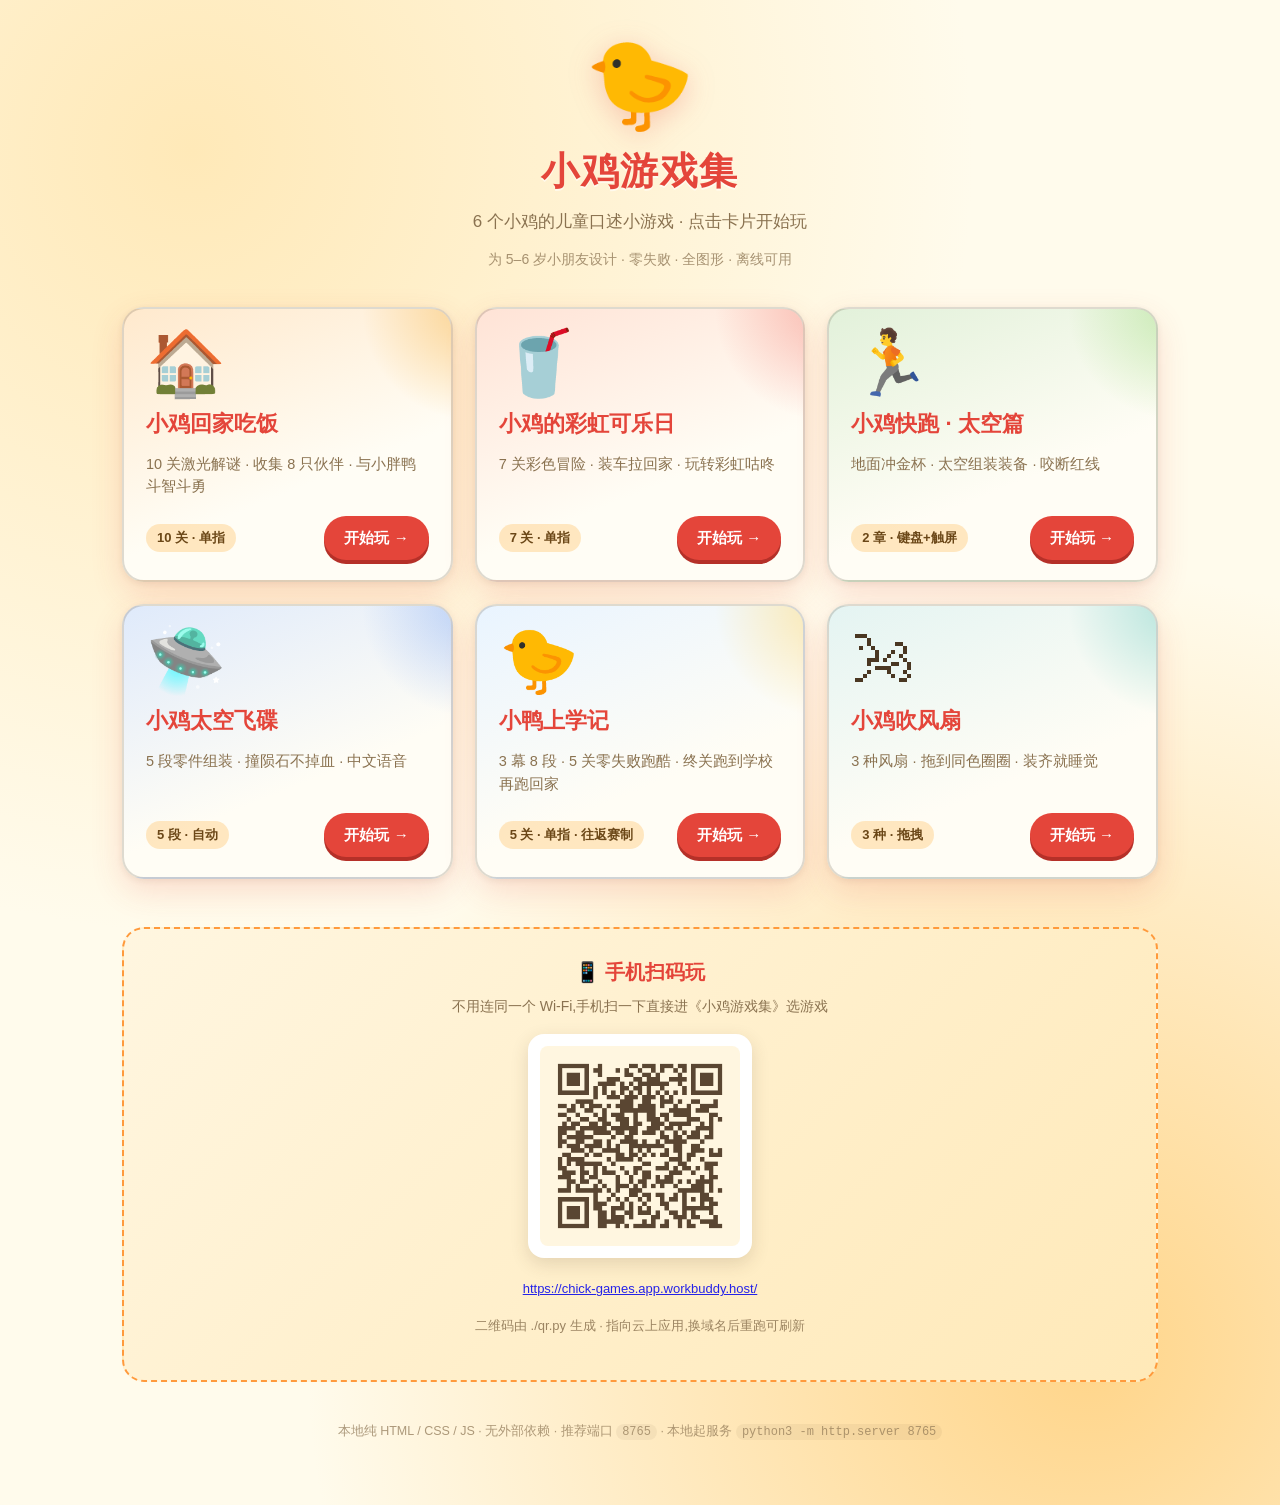
==== index.html @ fa9728eb "Publish 小鸡游戏集 static hub (6 games)" ====
<!DOCTYPE html>
<html lang="zh-CN">
<head>
<meta charset="UTF-8" />
<meta name="viewport" content="width=device-width, initial-scale=1, viewport-fit=cover" />
<meta name="theme-color" content="#FFD35C" />
<title>小鸡游戏集</title>
<style>
  /* ====== 小鸡系列 DNA 配色 ====== */
  :root {
    --bg: #FFFBEC;
    --bg-soft: #FFF6E0;
    --chick: #FFD35C;
    --chick-bright: #F7C948;
    --beak: #FF9A3C;
    --comb: #E4453A;
    --ink: #4A3722;
    --ink-soft: #8A7250;
    --line: rgba(74,55,34,.18);
    --shadow-card: 0 12px 32px rgba(228,69,58,.16), 0 2px 6px rgba(74,55,34,.08);
    --shadow-card-hover: 0 18px 44px rgba(228,69,58,.28), 0 4px 10px rgba(74,55,34,.14);
    /* 统一圆角三档 / 缓动 / 时长，整套站点共用一套设计语言 */
    --r-sm: 14px;
    --r-md: 18px;
    --r-lg: 22px;
    --ease: cubic-bezier(.22,.61,.36,1);
    --dur: .22s;
  }
  * { box-sizing: border-box; }
  html, body { margin: 0; padding: 0; }
  body {
    background:
      radial-gradient(circle at 15% 10%, #FFE9B8 0, transparent 45%),
      radial-gradient(circle at 85% 90%, #FFD58A 0, transparent 45%),
      var(--bg);
    color: var(--ink);
    font-family: "PingFang SC", "Microsoft YaHei", "Hiragino Sans GB", -apple-system, BlinkMacSystemFont, "Segoe UI", sans-serif;
    min-height: 100vh;
    line-height: 1.55;
    -webkit-font-smoothing: antialiased;
  }
  .wrap { max-width: 1080px; margin: 0 auto; padding: 40px 22px 64px; }

  /* ====== 顶部 ====== */
  header.hero {
    text-align: center;
    margin-bottom: 36px;
  }
  .hero .mascot {
    font-size: 88px;
    line-height: 1;
    margin-bottom: 14px;
    filter: drop-shadow(0 6px 14px rgba(228,69,58,.25));
    user-select: none;
  }
  .hero h1 {
    margin: 0 0 8px;
    font-size: 38px;
    letter-spacing: 0.04em;
    color: var(--comb);
    text-shadow: 0 2px 0 rgba(255,255,255,.6);
  }
  .hero p.sub {
    margin: 0;
    font-size: 17px;
    color: var(--ink-soft);
  }
  .hero p.tip {
    margin: 14px auto 0;
    font-size: 14px;
    color: var(--ink-soft);
    opacity: .75;
  }

  /* ====== 游戏卡片 ====== */
  /* auto-fit + minmax(280px)：iPad 竖屏(768~834px)保持双列，手机才降单列 */
  .grid {
    display: grid;
    grid-template-columns: repeat(auto-fit, minmax(280px, 1fr));
    gap: 22px;
    margin-top: 28px;
  }
  @media (max-width: 720px) {
    .wrap { padding: 28px 16px 48px; }
    .hero h1 { font-size: 30px; }
    .hero .mascot { font-size: 68px; }
    .grid { gap: 16px; }
  }
  /* 只有真正的窄屏手机才排单列 */
  @media (max-width: 440px) {
    .grid { grid-template-columns: 1fr; }
  }

  .card-link {
    display: block;
    text-decoration: none;
    color: inherit;
    border-radius: var(--r-lg);
    outline: none;
    -webkit-tap-highlight-color: transparent;
    touch-action: manipulation;
  }
  /* 每张卡一个与游戏主题呼应的柔和渐变底色，避免 5 张卡长得一模一样 */
  .card {
    --tint: #FFF6E0;
    --glow: rgba(255,210,140,.7);
    background: linear-gradient(158deg, var(--tint) 0%, #FFFDF5 62%);
    border: 2px solid var(--line);
    border-radius: var(--r-lg);
    padding: 22px 22px 20px;
    box-shadow: var(--shadow-card);
    transition: transform var(--dur) var(--ease), box-shadow var(--dur) var(--ease), border-color var(--dur) var(--ease);
    height: 100%;
    display: flex;
    flex-direction: column;
    gap: 12px;
    position: relative;
    overflow: hidden;
  }
  .card::before {
    content: "";
    position: absolute;
    inset: -40% -40% auto auto;
    width: 220px; height: 220px;
    background: radial-gradient(circle, var(--glow), transparent 70%);
    pointer-events: none;
  }
  /* 主题渐变底色：和小鸡 DNA 同色系，只做低饱和点缀 */
  .card.t-dinner { --tint: #FFE9CD; --glow: rgba(245,166,35,.42); }
  .card.t-cola   { --tint: #FFE3D6; --glow: rgba(240,85,75,.34); }
  .card.t-run    { --tint: #E2F1DA; --glow: rgba(143,215,106,.42); }
  .card.t-ufo    { --tint: #DFEAFB; --glow: rgba(108,156,245,.40); }
  .card.t-fan    { --tint: #E4F4F2; --glow: rgba(79,193,180,.38); }
  .card.t-duck   { --tint: #E9F4FF; --glow: rgba(255,211,92,.46); }
  .card-link:hover .card,
  .card-link:focus-visible .card {
    transform: translateY(-4px);
    box-shadow: var(--shadow-card-hover);
    border-color: var(--beak);
  }
  .card-link:focus-visible .card { outline: 3px solid var(--beak); outline-offset: 2px; }
  /* 明确的按压反馈：下移 2px + 阴影收窄 */
  .card-link:active .card {
    transform: translateY(2px);
    box-shadow: 0 4px 10px rgba(228,69,58,.20), 0 1px 3px rgba(74,55,34,.10);
    transition-duration: .1s;
  }

  .card .icon {
    font-size: 64px;
    line-height: 1;
    margin: 0;
    user-select: none;
    z-index: 1;
  }
  .card h2 {
    margin: 0;
    font-size: 22px;
    color: var(--comb);
    z-index: 1;
  }
  .card p.desc {
    margin: 0;
    font-size: 14.5px;
    color: var(--ink-soft);
    z-index: 1;
    flex: 1;
  }
  .card .meta {
    display: flex;
    align-items: center;
    justify-content: space-between;
    margin-top: 6px;
    z-index: 1;
  }
  .card .tag {
    display: inline-block;
    font-size: 13px;
    background: rgba(255,210,140,.5);
    color: #6B4717;
    padding: 4px 11px;
    border-radius: var(--r-sm);
    font-weight: 600;
  }
  /* 儿童友好：按钮更大、字更粗、对比更高 */
  .card .play {
    display: inline-flex;
    align-items: center;
    gap: 5px;
    min-height: 44px;
    background: var(--comb);
    color: #fff;
    border: none;
    border-radius: 999px;
    padding: 10px 20px;
    font-size: 15px;
    font-weight: 700;
    box-shadow: 0 4px 0 #B53028;
    transition: transform var(--dur) var(--ease), box-shadow var(--dur) var(--ease), background var(--dur) var(--ease);
  }
  .card-link:hover .card .play,
  .card-link:focus-visible .card .play {
    background: var(--beak);
    box-shadow: 0 6px 0 #C97A1E;
  }
  .card-link:active .card .play {
    transform: translateY(3px);
    box-shadow: 0 1px 0 #B53028;
  }

  /* ====== 扫码 ====== */
  section.scan {
    margin-top: 48px;
    padding: 28px 22px;
    background: linear-gradient(135deg, #FFF6E0, #FFE9B8);
    border: 2px dashed var(--beak);
    border-radius: 22px;
    text-align: center;
  }
  section.scan h2 {
    margin: 0 0 8px;
    font-size: 20px;
    color: var(--comb);
  }
  section.scan p {
    margin: 0 0 16px;
    color: var(--ink-soft);
    font-size: 14px;
  }
  section.scan .qr-wrap {
    display: inline-block;
    background: #fff;
    padding: 12px;
    border-radius: 16px;
    box-shadow: 0 6px 18px rgba(74,55,34,.15);
  }
  section.scan img {
    display: block;
    width: 200px;
    height: 200px;
    max-width: 60vw;
    border-radius: 8px;
  }
  section.scan .qr-url {
    margin-top: 14px;
    font-size: 13px;
    color: var(--ink-soft);
    word-break: break-all;
    opacity: .85;
  }

  /* ====== 页脚 ====== */
  footer {
    margin-top: 40px;
    text-align: center;
    color: var(--ink-soft);
    font-size: 12.5px;
    opacity: .7;
  }
  footer code {
    background: rgba(74,55,34,.08);
    padding: 1px 6px;
    border-radius: var(--r-sm);
    font-size: 12px;
  }

  /* ====== 无障碍：尊重系统的「减少动态效果」 ====== */
  @media (prefers-reduced-motion: reduce){
    *, *::before, *::after {
      animation-duration: .01ms !important;
      animation-iteration-count: 1 !important;
      transition-duration: .08s !important;
    }
    .card-link:hover .card,
    .card-link:focus-visible .card { transform: none; }
    .hero .mascot { filter: none; }
  }
</style>
</head>
<body>
<div class="wrap">
  <header class="hero">
    <div class="mascot">🐤</div>
    <h1>小鸡游戏集</h1>
    <p class="sub">6 个小鸡的儿童口述小游戏 · 点击卡片开始玩</p>
    <p class="tip">为 5–6 岁小朋友设计 · 零失败 · 全图形 · 离线可用</p>
  </header>

  <main class="grid" aria-label="游戏列表">
    <a class="card-link" href="./chick-dinner/index.html" target="_blank" rel="noopener" aria-label="开始玩 小鸡回家吃饭">
      <article class="card t-dinner">
        <p class="icon" role="img" aria-label="小房子">🏠</p>
        <h2>小鸡回家吃饭</h2>
        <p class="desc">10 关激光解谜 · 收集 8 只伙伴 · 与小胖鸭斗智斗勇</p>
        <div class="meta">
          <span class="tag">10 关 · 单指</span>
          <span class="play">开始玩 →</span>
        </div>
      </article>
    </a>

    <a class="card-link" href="./chick-cola/index.html" target="_blank" rel="noopener" aria-label="开始玩 小鸡的彩虹可乐日">
      <article class="card t-cola">
        <p class="icon" role="img" aria-label="饮料杯">🥤</p>
        <h2>小鸡的彩虹可乐日</h2>
        <p class="desc">7 关彩色冒险 · 装车拉回家 · 玩转彩虹咕咚</p>
        <div class="meta">
          <span class="tag">7 关 · 单指</span>
          <span class="play">开始玩 →</span>
        </div>
      </article>
    </a>

    <a class="card-link" href="./chick-run/index.html" target="_blank" rel="noopener" aria-label="开始玩 小鸡快跑太空篇">
      <article class="card t-run">
        <p class="icon" role="img" aria-label="跑步">🏃</p>
        <h2>小鸡快跑 · 太空篇</h2>
        <p class="desc">地面冲金杯 · 太空组装装备 · 咬断红线</p>
        <div class="meta">
          <span class="tag">2 章 · 键盘+触屏</span>
          <span class="play">开始玩 →</span>
        </div>
      </article>
    </a>

    <a class="card-link" href="./chick-ufo/index.html" target="_blank" rel="noopener" aria-label="开始玩 小鸡太空飞碟">
      <article class="card t-ufo">
        <p class="icon" role="img" aria-label="飞碟">🛸</p>
        <h2>小鸡太空飞碟</h2>
        <p class="desc">5 段零件组装 · 撞陨石不掉血 · 中文语音</p>
        <div class="meta">
          <span class="tag">5 段 · 自动</span>
          <span class="play">开始玩 →</span>
        </div>
      </article>
    </a>

    <a class="card-link" href="./chick-duck-school/index.html" target="_blank" rel="noopener" aria-label="开始玩 小鸭上学记">
      <article class="card t-duck">
        <p class="icon" role="img" aria-label="小鸭">🐤</p>
        <h2>小鸭上学记</h2>
        <p class="desc">3 幕 8 段 · 5 关零失败跑酷 · 终关跑到学校再跑回家</p>
        <div class="meta">
          <span class="tag">5 关 · 单指 · 往返赛制</span>
          <span class="play">开始玩 →</span>
        </div>
      </article>
    </a>

    <a class="card-link" href="./chick-fan/index.html" target="_blank" rel="noopener" aria-label="开始玩 小鸡吹风扇">
      <article class="card t-fan">
        <p class="icon" role="img" aria-label="风扇">🌬</p>
        <h2>小鸡吹风扇</h2>
        <p class="desc">3 种风扇 · 拖到同色圈圈 · 装齐就睡觉</p>
        <div class="meta">
          <span class="tag">3 种 · 拖拽</span>
          <span class="play">开始玩 →</span>
        </div>
      </article>
    </a>
  </main>

  <section class="scan">
    <h2>📱 手机扫码玩</h2>
    <p>不用连同一个 Wi-Fi,手机扫一下直接进《小鸡游戏集》选游戏</p>
    <div class="qr-wrap">
      <img src="./qr-online.png" alt="扫码进入小鸡游戏集" />
    </div>
    <p class="qr-url">
      <a href="https://chick-games.app.workbuddy.host/" target="_blank" rel="noopener">https://chick-games.app.workbuddy.host/</a>
    </p>
    <p class="qr-url">二维码由 ./qr.py 生成 · 指向云上应用,换域名后重跑可刷新</p>
  </section>

  <footer>
    本地纯 HTML / CSS / JS · 无外部依赖 · 推荐端口 <code>8765</code> · 本地起服务 <code>python3 -m http.server 8765</code>
  </footer>
</div>
</body>
</html>
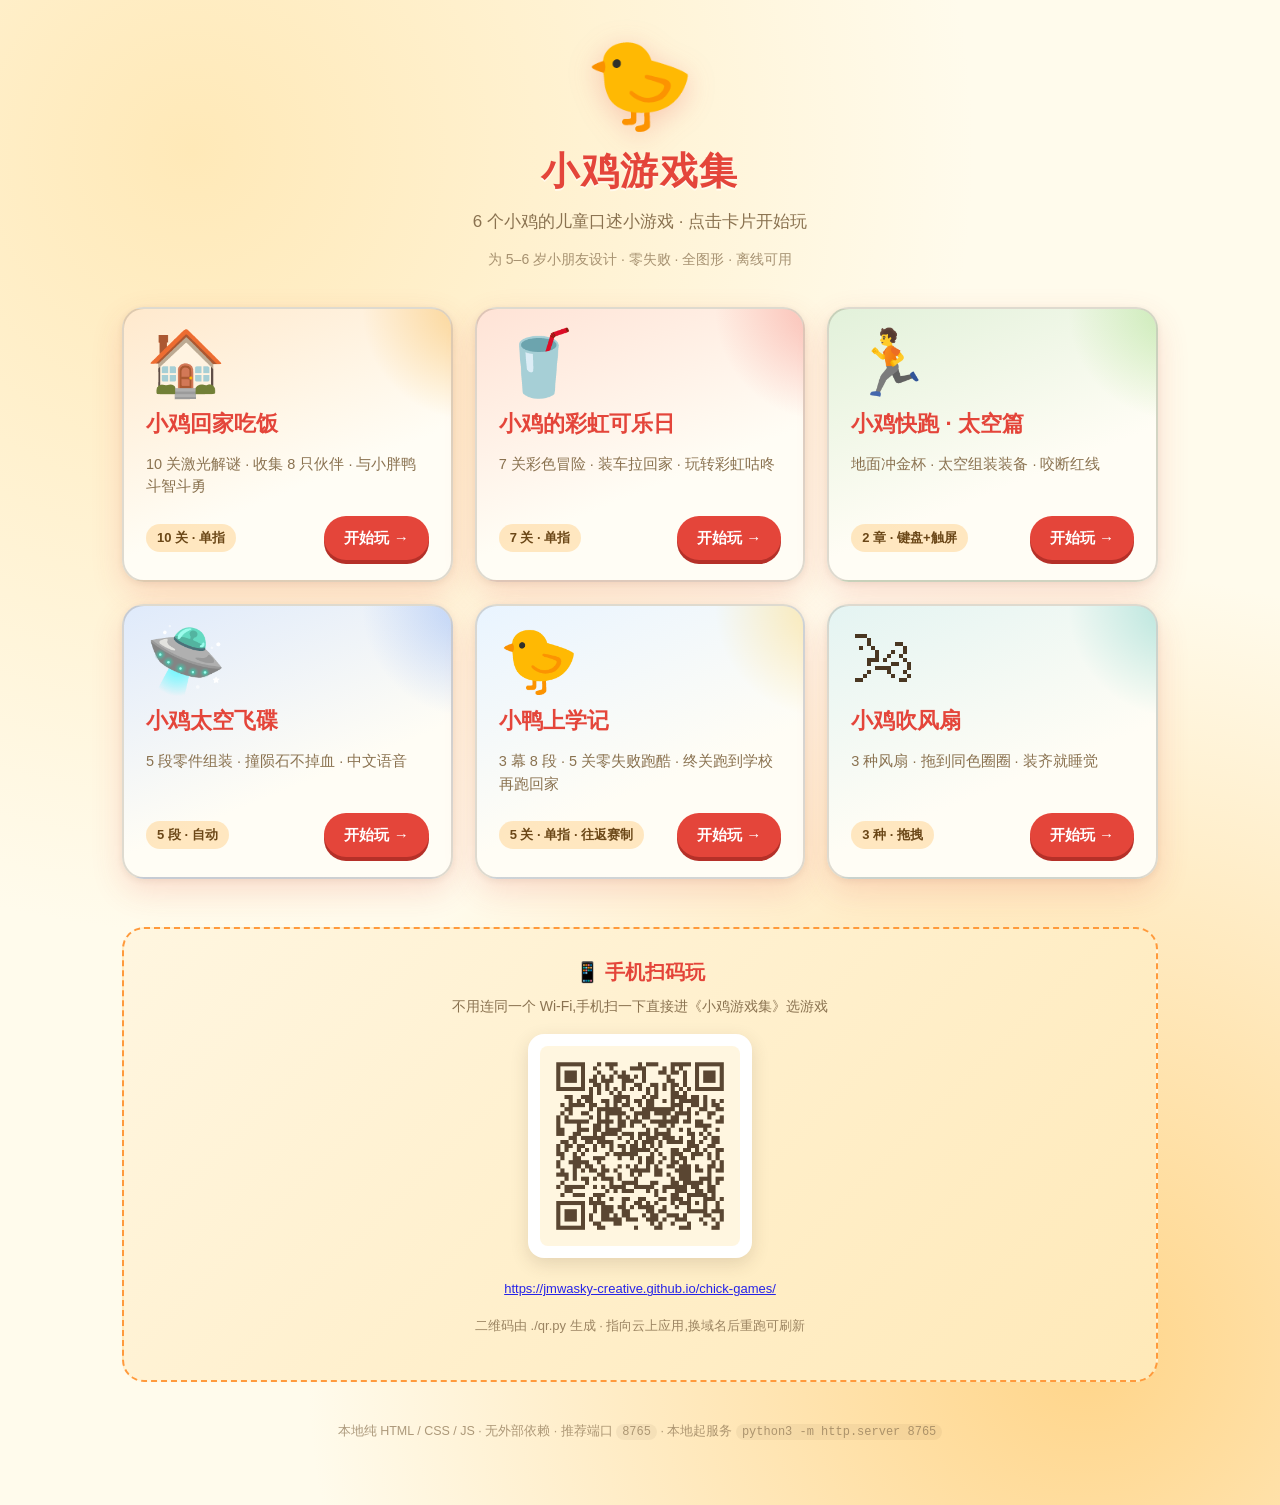
==== commit f17c769e: "Point online QR and hub link to GitHub Pages" ====
--- a/index.html
+++ b/index.html
@@ -367,7 +367,7 @@
       <img src="./qr-online.png" alt="扫码进入小鸡游戏集" />
     </div>
     <p class="qr-url">
-      <a href="https://chick-games.app.workbuddy.host/" target="_blank" rel="noopener">https://chick-games.app.workbuddy.host/</a>
+      <a href="https://jmwasky-creative.github.io/chick-games/" target="_blank" rel="noopener">https://jmwasky-creative.github.io/chick-games/</a>
     </p>
     <p class="qr-url">二维码由 ./qr.py 生成 · 指向云上应用,换域名后重跑可刷新</p>
   </section>
